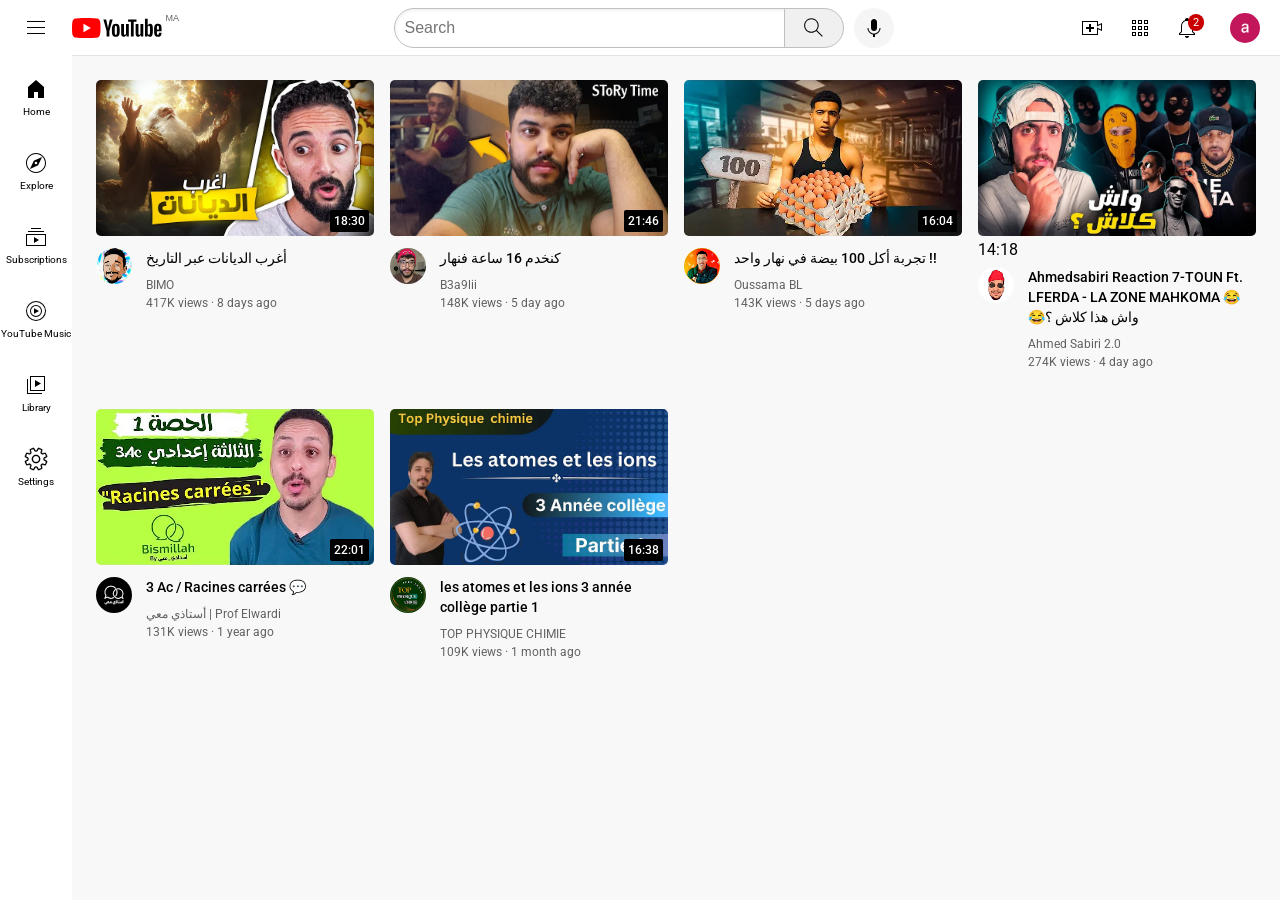
==== index.html @ 785b7b01 "Update and rename youtubee.html to index.html" ====
<!DOCTYPE html>
<html lang="en">
    <head>
      <title>Example of Youtube</title>

      <link rel="preconnect" href="https://fonts.googleapis.com">
      <link rel="preconnect" href="https://fonts.gstatic.com" crossorigin>
      <link href="https://fonts.googleapis.com/css2?family=Roboto:wght@500&display=swap"
       rel="stylesheet">

          <link rel="stylesheet" href="general.css">
          <link rel="stylesheet" href="header.css">
          <link rel="stylesheet" href="video.css">
          <link rel="stylesheet" href="sidebar.css">

    </head>
    <body>

      <header class="header">
        <div class="left-section">
          <img 
          class="hamburger-menu" 
          src="hamburger-menu.svg" alt="Menu">

      <div class="ma-icon-container">
          <img 
          class="youtube-logo" 
          src="youtube-logo.svg" alt="YouTube Logo">
          <div class="ma-count">MA</div>
      </div>

        </div>
        <div class="middle-section">
          <input class="search-bar" type="text" 
          placeholder="Search">
          <button class="search-button">
            <img class="search-icon" 
            src="search.svg" alt="Search">
            <div class="tooltip">Search</div>
          </button>
          <!-- Put position absolute inside
           position relative -->
          <button class="voice-search-button">
            <img class="voice-search-icon" src="voice-search-icon.svg" alt="Voice Search">
            <div class="tooltip">Search with your voice</div>
          </button>
        </div>
        <div class="right-section">
          <div class="upload-icon-container">
            <img class="upload-icon"
             src="upload.svg" alt="Upload">
             <div class="tooltip">Create</div>
          </div>
          <div class="youtube-apps-container">
            <img class="youtube-apps-icon" src="youtube-apps.svg" alt="YouTube Apps">
            <div class="tooltip">YouTube-Apps</div>
          </div>
          <div class="youtube-apps-container">
            <img class="notifications-icon" src="notifications.svg" alt="Notifications">
            <div class="notifications-count">2</div>
            <div class="tooltip">Notifications</div>
          </div>
          <div class="notifications-icon-container">            
          </div>
          <img class="current-user-picture" src="anass.jpg" alt="User Picture">
        </div>
      </header>

      <nav class="sidebar">
        <div class="sidebar-link">
          <img src="home.svg" alt="Home">
          <div>Home</div>
        </div>
        <div class="sidebar-link">
          <img src="explore.svg" alt="Explore">
          <div>Explore</div>
        </div>
        <div class="sidebar-link">
          <img src="subscriptions.svg" alt="Subscriptions">
          <div>Subscriptions</div>
        </div>
        <div class="sidebar-link">
          <img src="youtube-music.svg" alt="YouTube Music">
          <div>YouTube Music</div>
        </div>
        <div class="sidebar-link">
          <img src="library.svg" alt="Library">
          <div>Library</div>
        </div>
        <div class="sidebar-link">
          <img src="youtube_Settings.png" alt="Settings">
          <div>Settings</div>
        </div>
      </nav>

        <main>
          <section class="video-grid">
            <div class="video-preview">
              <div class="thumbnail-row">
                <img class="thumbnail" 
                src="bimo.webp" alt="BIMO Thumbnail">
                <div class="video-time">
                  18:30
                </div>
                </div>
                  <div class="video-info-grid">
                    <div class="channel-picture">
                  <img class="profile-picture" src="channels4_profile.jpg" alt="BIMO Profile">
                    </div>
                  <div class="video-info">  
                <p class="video-title">
                  أغرب الديانات عبر التاريخ
                </p>
                <p class="video-author">
                  BIMO
                </p>
                <p class="video-stats">
                  417K views &#183; 8 days ago
                </p>
                </div>
              </div>
            </div>
            <div class="video-preview">
              <div class="thumbnail-row">
                <img class="thumbnail" 
                src="b3a9lii.webp" alt="B3a9lii Thumbnail">
                <div class="video-time">21:46</div>
                </div>
                  <div class="video-info-grid">
                    <div class="channel-picture">
                  <img class="profile-picture" src="channel-4.jpeg" alt="B3a9lii Profile">
                    </div>
                  <div class="video-info">  
                <p class="video-title">
                   كنخدم 16 ساعة فنهار 
                </p>
                <p class="video-author">
                  B3a9lii      
                </p>
                <p class="video-stats">
                  148K views &#183; 5 day ago 
                </p>
                </div>
              </div>
            </div>
        
            <div class="video-preview">
              <div class="thumbnail-row">
                <img class="thumbnail" 
                src="oussama-bl.webp" alt="Oussama BL Thumbnail">
                <div class="video-time">16:04</div>
                </div>
                  <div class="video-info-grid">
                    <div class="channel-picture">
                  <img class="profile-picture" src="unnamed.jpg" >
                    </div>
                  <div class="video-info">  
                <p class="video-title">
                  تجربة أكل 100 بيضة في نهار واحد !!
                </p>
                <p class="video-author">
                  Oussama BL
                </p>
                <p class="video-stats">
                  143K views &#183; 5 days ago
                </p>
                </div>
              </div>
            </div>
            <div class="video-preview">
              <div class="thumbnail-row">
                <img class="thumbnail" 
                src="sabiri a.webp" alt="Ahmed Sabiri 2.0 Thumbnail">
                <div class="video-t ime">14:18</div>
                </div>
                  <div class="video-info-grid">
                    <div class="channel-picture">
                  <img class="profile-picture" src="sabiri-channel.jpg" alt="Ahmed Sabiri 2.0 Profile">
                    </div>
                  <div class="video-info">  
                <p class="video-title">
                  Ahmedsabiri Reaction 7-TOUN Ft. LFERDA - LA ZONE MAHKOMA 😂😂واش هذا كلاش ؟ 
                </p>
                <p class="video-author">
                  Ahmed Sabiri 2.0      
                </p>
                <p class="video-stats">
                  274K views &#183; 4 day ago 
                 </p>
                </div>
              </div>
            </div>
        
            <div class="video-preview">
              <div class="thumbnail-row">
                <img class="thumbnail" 
                src="ostadi ma3i.webp" alt="Ostadi Ma3i Thumbnail">
                <div class="video-time">22:01</div>
                </div>
                  <div class="video-info-grid">
                    <div class="channel-picture">
                  <img class="profile-picture" src="ostadi.jpg" alt="Ostadi Ma3i Profile">
                    </div>
                  <div class="video-info">  
                <p class="video-title">
                  3 Ac / Racines carrées 💬
                </p>
                <p class="video-author">
                  أستاذي معي | Prof Elwardi
                </p>
                <p class="video-stats">
                  131K views &#183; 1 year ago
                </p>
                </div>
              </div>
            </div>
            <div class="video-preview">
              <div class="thumbnail-row">
                <img class="thumbnail" 
                src="top.webp" alt="Top Physique Chimie Thumbnail">
                <div class="video-time">16:38</div>
                </div>
                  <div class="video-info-grid">
                    <div class="channel-picture">
                  <img class="profile-picture" src="top pc.jpg" alt="Top Physique Chimie Profile">
                    </div>
                  <div class="video-info">  
                <p class="video-title">
                  les atomes et les ions 3 année collège partie 1
                </p>
                <p class="video-author">
                  TOP PHYSIQUE CHIMIE     
                </p>
                <p class="video-stats">
                  109K views &#183; 1 month ago
              </p>
            </div>
          </div>
        </div>
      </section>
    </main>
  </body>
</html>
---- general.css ----
p {
  margin-bottom: 0;
  margin-top: 0;
}

body {
  /* This style below will be inherited */
  font-family: Roboto, Arial;
  margin: 0;
  padding-top: 80px;
  padding-left: 96px;
  padding-right: 24px;
  background-color: rgb( 248, 248, 248);
}
---- header.css ----
.header {
    height: 55px;

    display: flex;
    flex-direction: row;
    justify-content: space-between;

    position: fixed;
    top: 0;
    right: 0;
    left: 0;

    z-index: 100;

    background-color: white;
    border-bottom-width: 1px;
    border-bottom-style: solid;
    border-bottom-color: rgb(228, 228, 228);

}

.left-section {
    display: flex;
    align-items: center;
}

.hamburger-menu {
    height: 24px;
    margin-left: 24px;
    margin-right: 24px;
    cursor: pointer;
}

.youtube-logo {
    height: 20px;
    cursor: pointer;
}


.middle-section {
    flex: 1;
    margin-left: 70px;
    margin-right: 25px;
    max-width: 500px;
    display: flex;
    align-items: center;
}

.search-bar {
    flex: 1;
    height: 36px;
    width: 0;
    padding-left: 10px;
    font-size: 16px;
    border-width: 1px;
    border-style: solid;
    border-color: rgb( 192, 192, 192);
    border-radius: 20px 0 0 20px;
    box-shadow: inset 1px 2px 3px
    rgba( 0, 0, 0, 0.05);
}

.search-bar::placeholder {
    font-size: 16px;
}

.search-button {
    height: 40px;
    width: 60px;
    background-color: rgb( 240, 240, 240);
    border: 1px solid rgb( 192, 192, 192);
    margin-left: -1px;
    border-radius: 0 20px 20px 0;
    margin-right: 10px;
    cursor: pointer;
}


.search-button,
.voice-search-button,
.upload-icon-container,
.youtube-apps-container {
    display: flex;
    justify-content: center;
    align-items: center;
    position: relative;
}

.search-button .tooltip,
.voice-search-button .tooltip,
.upload-icon-container .tooltip,
.youtube-apps-container .tooltip {
    position: absolute;
    background-color: gray;
    color: white;
    padding-top: 5px;
    padding-bottom: 5px;
    padding-left: 5px;
    padding-right: 5px;
    border-radius: 2px;
    font-size: 12px;
    bottom: -30px;
    opacity: 0;
    transition: opacity 0.15s;
    pointer-events: none;
    white-space: nowrap;
}

.search-button:hover .tooltip,
.voice-search-button:hover .tooltip,
.upload-icon-container:hover .tooltip,
.youtube-apps-container:hover .tooltip {
    opacity: 1;
}

.search-icon {
    height: 25px;
}

.voice-search-button {
    height: 40px;
    width: 40px;
    border-radius: 20px;
    border: none;
    background:rgb( 245, 245, 245);
    cursor: pointer;
}

.voice-search-icon {
    height: 24px;
}

.right-section {
    width: 180px;
    margin-right: 20px;
    display: flex;
    align-items: center;
    justify-content: space-between;
    flex-shrink: 0;

}

.upload-icon {
    height: 24px;
    cursor: pointer;
}

.youtube-apps-icon {
    height: 24px;
    cursor: pointer;
}

.notifications-icon {
    height: 24px;
    cursor: pointer;
}

.notifications-icon-container {
    position: relative;
    margin-top: 5px;
}

.notifications-count {
    position: absolute;
    top: -2px;
    right: -5px;
    background-color: rgb(200, 0, 0);
    color: white;
    font-size: 11px;
    padding-left: 5px;
    padding-right: 5px;
    padding-top: 2px;
    padding-bottom: 2px;
    border-radius: 10px;
    cursor: pointer;
    margin-left: -16px;
}

.ma-icon-container {
    position: relative;
    margin-top: 5px;
}

.ma-count {
    position: absolute;
    top: -5px;
    right: -17px;
    font-size: 9px;
    color: #606060;
    font-family: Arial;
}

.current-user-picture {
   height: 30px;
   border-radius: 16px;
   cursor: pointer;
   margin-left: -16px;
}
---- video.css ----
.thumbnail {
  width: 100%;
  border-radius: 5px;
  cursor: pointer;
}


.video-title {
  margin-top: 0;
  font-size: 14px;
  font-weight: 500;
  line-height: 20px;
  margin-bottom: 10px;
}


.video-info-grid {
  display: grid;
  grid-template-columns: 50px 1fr;
  cursor: pointer;
}

.profile-picture {
  width: 36px;
  border-radius: 50px;
  cursor: pointer;
}

.thumbnail-row {
  margin-bottom: 8px;
  position: relative;
}

.video-author {
  font-size: 12px;
  color: rgb(96, 96, 96);
  margin-bottom: 4px;
  cursor: pointer;
}

.video-stats {
  font-size: 12px;
  color: rgb(96, 96, 96);
  cursor: pointer;
}

.video-grid {
  display: grid;
  grid-template-columns: 1fr 1fr 1fr;
  column-gap: 16px;
  row-gap: 40px;
}


@media (max-width: 750px) {
  .video-grid {
    grid-template-columns: 1fr 1fr;
  }
}

@media (min-width: 751px) and (max-width: 999px) {
  .video-grid {
    grid-template-columns: 1fr 1fr 1fr;
  }
}


@media (min-width: 1000px) {
  .video-grid {
    grid-template-columns: 1fr 1fr 1fr 1fr;
  }
}


.video-time {
  font-size: 12px;
  font-weight: 500;
  padding: 4px;
  border-radius: 2px;
  background-color: black;
  color: white;
  position: absolute;
  bottom: 8px;
  right: 5px;
  cursor: pointer;
}
---- sidebar.css ----
.sidebar {
    position: fixed;
    left: 0;
    bottom: 0;
    top: 55px;
    background-color: white;
    width: 72px;
    padding-top: 5px;
    z-index: 200;
}

.sidebar-link {
    height: 74px;
    display: flex;
    justify-content: center;
    align-items: center;
    flex-direction: column;
    cursor: pointer;
}

.sidebar-link:hover {
    background-color: rgb(235, 235, 235);
    border-radius: 4px;
}

.sidebar-link img {
    height: 24px;
    margin-bottom: 5px;
}

.sidebar-link div {
    font-family: Roboto, Arial;
    font-size: 10px;
}
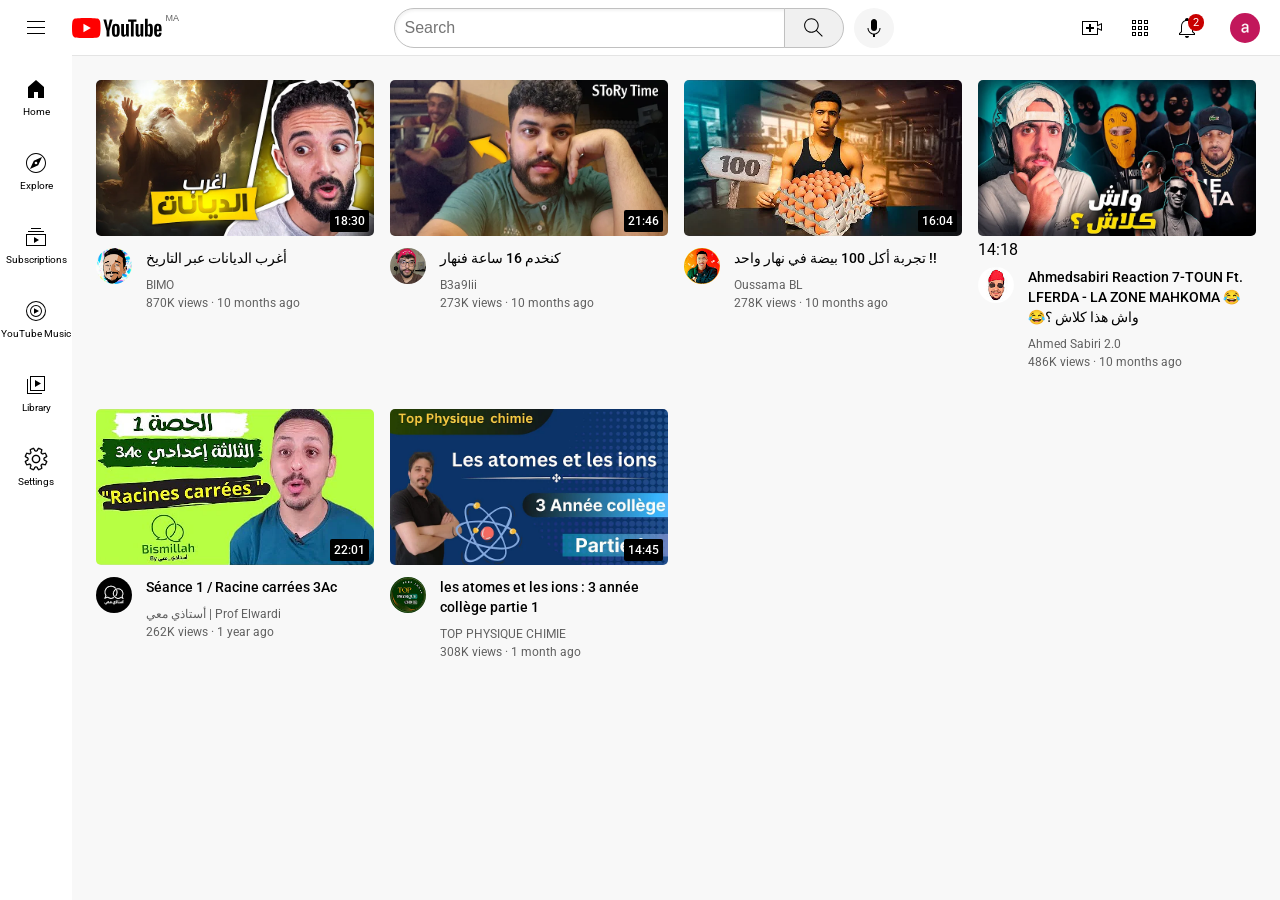
==== commit d5bdbc08: "Update index.html" ====
--- a/index.html
+++ b/index.html
@@ -5,8 +5,8 @@
 
       <link rel="preconnect" href="https://fonts.googleapis.com">
       <link rel="preconnect" href="https://fonts.gstatic.com" crossorigin>
-      <link href="https://fonts.googleapis.com/css2?family=Roboto:wght@500&display=swap"
-       rel="stylesheet">
+      <link href="https://fonts.googleapis.com/css2?family=Roboto:wght@500&display=swap" rel="stylesheet">
+      <link rel="icon" href="/chat.png" type="image/png">
 
           <link rel="stylesheet" href="general.css">
           <link rel="stylesheet" href="header.css">
@@ -23,9 +23,11 @@
           src="hamburger-menu.svg" alt="Menu">
 
       <div class="ma-icon-container">
+        <a href="https://www.youtube.com">  
           <img 
           class="youtube-logo" 
           src="youtube-logo.svg" alt="YouTube Logo">
+        </a>
           <div class="ma-count">MA</div>
       </div>
 
@@ -97,9 +99,12 @@
           <section class="video-grid">
             <div class="video-preview">
               <div class="thumbnail-row">
-                <img class="thumbnail" 
-                src="bimo.webp" alt="BIMO Thumbnail">
-                <div class="video-time">
+                
+                <a href="https://www.youtube.com/watch?v=pPdj4VUoa48">
+                  <img class="thumbnail" 
+                  src="bimo.webp" alt="BIMO Thumbnail">
+                  <div class="video-time">
+                </a>
                   18:30
                 </div>
                 </div>
@@ -115,15 +120,17 @@
                   BIMO
                 </p>
                 <p class="video-stats">
-                  417K views &#183; 8 days ago
-                </p>
-                </div>
-              </div>
-            </div>
-            <div class="video-preview">
-              <div class="thumbnail-row">
-                <img class="thumbnail" 
-                src="b3a9lii.webp" alt="B3a9lii Thumbnail">
+                  870K views &#183; 10 months ago
+                </p>
+                </div>
+              </div>
+            </div>
+            <div class="video-preview">
+              <div class="thumbnail-row">
+                <a href="https://www.youtube.com/watch?v=a5K91Dg4tZY">
+                  <img class="thumbnail" 
+                  src="b3a9lii.webp" alt="B3a9lii Thumbnail">
+                </a>
                 <div class="video-time">21:46</div>
                 </div>
                   <div class="video-info-grid">
@@ -138,7 +145,7 @@
                   B3a9lii      
                 </p>
                 <p class="video-stats">
-                  148K views &#183; 5 day ago 
+                  273K views &#183; 10 months ago 
                 </p>
                 </div>
               </div>
@@ -146,8 +153,10 @@
         
             <div class="video-preview">
               <div class="thumbnail-row">
-                <img class="thumbnail" 
-                src="oussama-bl.webp" alt="Oussama BL Thumbnail">
+                <a href="https://www.youtube.com/watch?v=WLk33FwYXmI">
+                  <img class="thumbnail" 
+                  src="oussama-bl.webp" alt="Oussama BL Thumbnail">
+                </a>
                 <div class="video-time">16:04</div>
                 </div>
                   <div class="video-info-grid">
@@ -162,16 +171,18 @@
                   Oussama BL
                 </p>
                 <p class="video-stats">
-                  143K views &#183; 5 days ago
-                </p>
-                </div>
-              </div>
-            </div>
-            <div class="video-preview">
-              <div class="thumbnail-row">
-                <img class="thumbnail" 
-                src="sabiri a.webp" alt="Ahmed Sabiri 2.0 Thumbnail">
-                <div class="video-t ime">14:18</div>
+                  278K views &#183; 10 months ago
+                </p>
+                </div>
+              </div>
+            </div>
+            <div class="video-preview">
+              <div class="thumbnail-row">
+                <a href="https://www.youtube.com/watch?v=-rcCFfJajO8">
+                  <img class="thumbnail" 
+                  src="sabiri a.webp" alt="Ahmed Sabiri 2.0 Thumbnail">
+                </a>
+                  <div class="video-t ime">14:18</div>
                 </div>
                   <div class="video-info-grid">
                     <div class="channel-picture">
@@ -185,7 +196,7 @@
                   Ahmed Sabiri 2.0      
                 </p>
                 <p class="video-stats">
-                  274K views &#183; 4 day ago 
+                  486K views &#183; 10 months ago 
                  </p>
                 </div>
               </div>
@@ -193,9 +204,11 @@
         
             <div class="video-preview">
               <div class="thumbnail-row">
-                <img class="thumbnail" 
-                src="ostadi ma3i.webp" alt="Ostadi Ma3i Thumbnail">
-                <div class="video-time">22:01</div>
+                <a href="https://www.youtube.com/watch?v=r-Jg_N183o0">
+                  <img class="thumbnail" 
+                  src="ostadi ma3i.webp" alt="Ostadi Ma3i Thumbnail">
+                </a>
+                  <div class="video-time">22:01</div>
                 </div>
                   <div class="video-info-grid">
                     <div class="channel-picture">
@@ -203,22 +216,24 @@
                     </div>
                   <div class="video-info">  
                 <p class="video-title">
-                  3 Ac / Racines carrées 💬
+                  Séance 1 / Racine carrées 3Ac 
                 </p>
                 <p class="video-author">
                   أستاذي معي | Prof Elwardi
                 </p>
                 <p class="video-stats">
-                  131K views &#183; 1 year ago
-                </p>
-                </div>
-              </div>
-            </div>
-            <div class="video-preview">
-              <div class="thumbnail-row">
-                <img class="thumbnail" 
-                src="top.webp" alt="Top Physique Chimie Thumbnail">
-                <div class="video-time">16:38</div>
+                  262K views &#183; 1 year ago
+                </p>
+                </div>
+              </div>
+            </div>
+            <div class="video-preview">
+              <div class="thumbnail-row">
+                <a href="https://www.youtube.com/watch?v=JGBApDyxMQI">
+                  <img class="thumbnail" 
+                  src="top.webp" alt="Top Physique Chimie Thumbnail">
+                </a>
+                <div class="video-time">14:45</div>
                 </div>
                   <div class="video-info-grid">
                     <div class="channel-picture">
@@ -226,13 +241,13 @@
                     </div>
                   <div class="video-info">  
                 <p class="video-title">
-                  les atomes et les ions 3 année collège partie 1
+                  les atomes et les ions : 3 année collège partie 1
                 </p>
                 <p class="video-author">
                   TOP PHYSIQUE CHIMIE     
                 </p>
                 <p class="video-stats">
-                  109K views &#183; 1 month ago
+                  308K views &#183; 1 month ago
               </p>
             </div>
           </div>
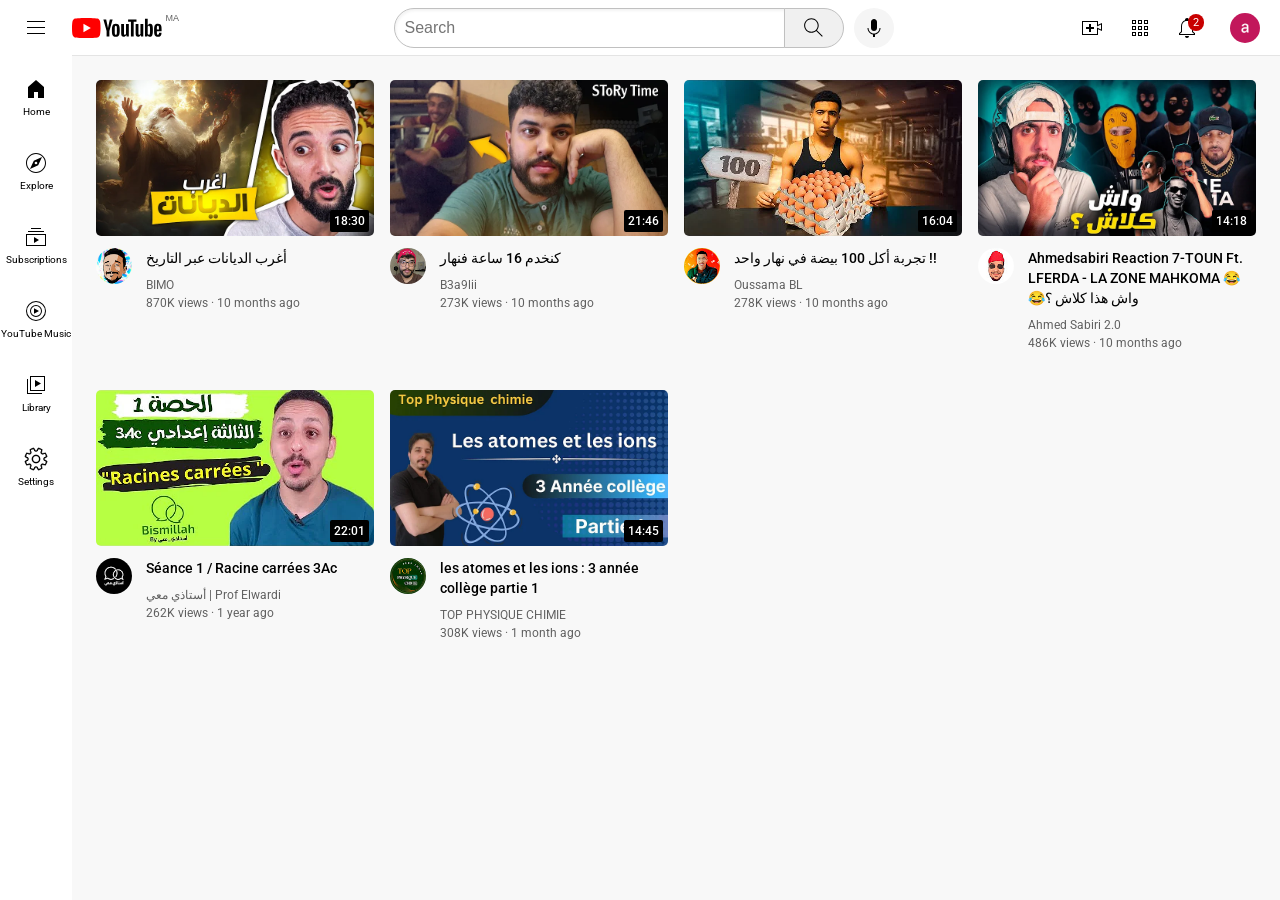
==== commit bac41e6d: "Update index.html" ====
--- a/index.html
+++ b/index.html
@@ -182,7 +182,7 @@
                   <img class="thumbnail" 
                   src="sabiri a.webp" alt="Ahmed Sabiri 2.0 Thumbnail">
                 </a>
-                  <div class="video-t ime">14:18</div>
+                  <div class="video-time">14:18</div>
                 </div>
                   <div class="video-info-grid">
                     <div class="channel-picture">
@@ -256,3 +256,5 @@
     </main>
   </body>
 </html>
+
+
